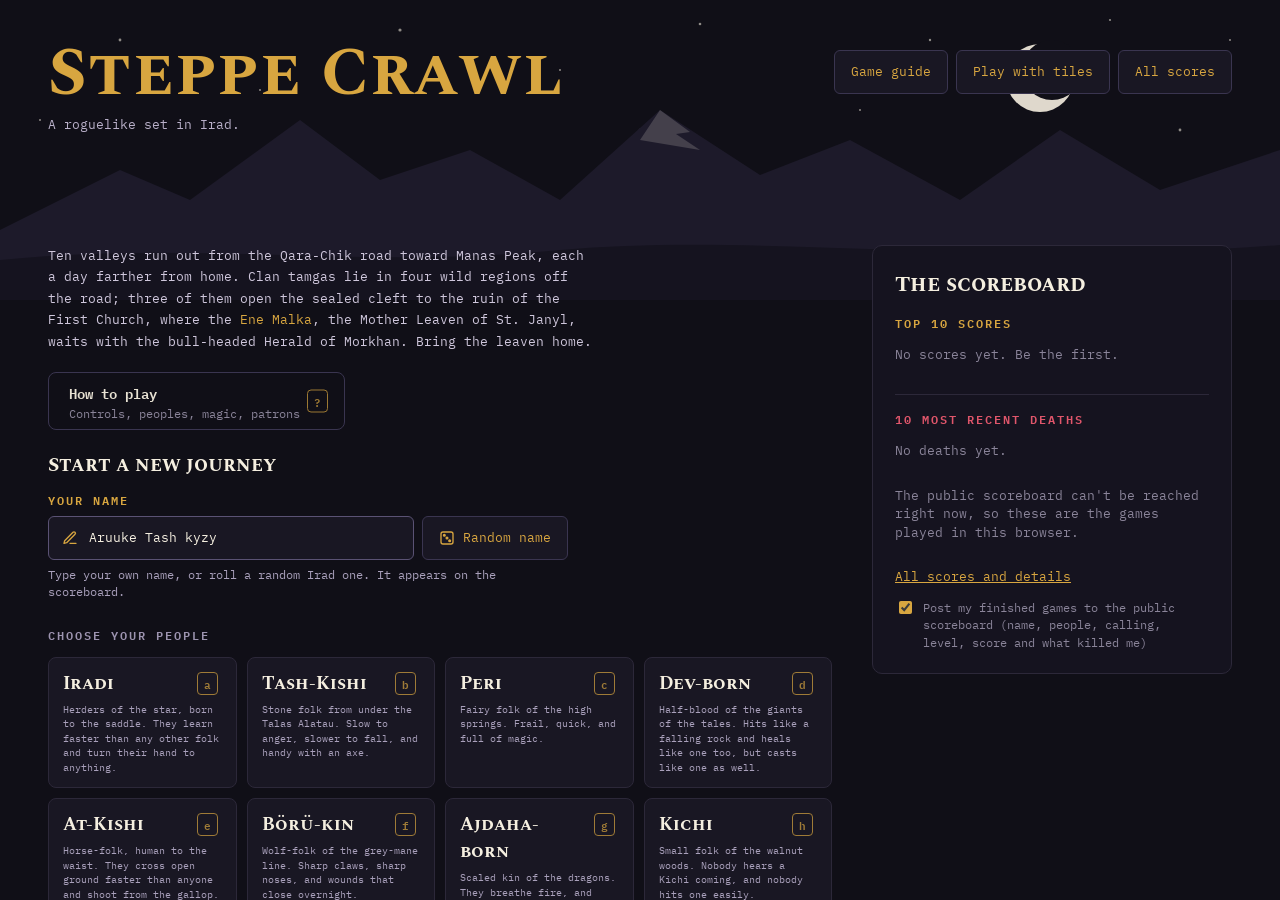
==== ascii.html @ c9f8cb88 "Initial mirror import" ====
<!doctype html>
<html lang="en">
<head>
<meta charset="utf-8">
<meta name="viewport" content="width=device-width, initial-scale=1, viewport-fit=cover">
<title>Steppe Crawl (ASCII), a roguelike set in Irad</title>
<meta name="description" content="Steppe Crawl is a roguelike set in Irad. Ride out through ten valleys of the steppe, gather the clan tamgas, and bring the Ene Malka home. Free to play in your browser.">
<meta name="robots" content="index, follow">
<meta name="theme-color" content="#100f17">
<link rel="canonical" href="https://steppecrawl.online/ascii.html">
<link rel="icon" type="image/png" href="favicon.png">
<link rel="apple-touch-icon" href="favicon.png">
<meta property="og:type" content="website">
<meta property="og:site_name" content="Steppe Crawl">
<meta property="og:locale" content="en_US">
<meta property="og:url" content="https://steppecrawl.online/ascii.html">
<meta property="og:title" content="Steppe Crawl (ASCII), a roguelike set in Irad">
<meta property="og:description" content="Steppe Crawl is a roguelike set in Irad. Ride out through ten valleys of the steppe, gather the clan tamgas, and bring the Ene Malka home. Free to play in your browser.">
<meta property="og:image" content="https://steppecrawl.online/og-image.png">
<meta property="og:image:type" content="image/png">
<meta property="og:image:width" content="1200">
<meta property="og:image:height" content="630">
<meta property="og:image:alt" content="Steppe Crawl: a roguelike set in Irad. Pixel-art balbal, horse, eagle, tulpar, juniper, snow leopard, the Ene Malka and a clan tamga under a night sky.">
<meta name="twitter:card" content="summary_large_image">
<meta name="twitter:title" content="Steppe Crawl (ASCII), a roguelike set in Irad">
<meta name="twitter:description" content="Steppe Crawl is a roguelike set in Irad. Ride out through ten valleys of the steppe, gather the clan tamgas, and bring the Ene Malka home. Free to play in your browser.">
<meta name="twitter:image" content="https://steppecrawl.online/og-image.png">
<meta name="twitter:image:alt" content="Steppe Crawl: a roguelike set in Irad. Pixel-art balbal, horse, eagle, tulpar, juniper, snow leopard, the Ene Malka and a clan tamga under a night sky.">

<link rel="preconnect" href="https://fonts.googleapis.com">
<link rel="stylesheet" href="https://fonts.googleapis.com/css2?family=IBM+Plex+Mono:wght@400;600;700&family=Spectral+SC:wght@500;700&display=swap">
<link rel="stylesheet" href="css/style.css">
<script>window.goatcounter=new Object();goatcounter.path=p=>location.host+p;</script>
<script data-goatcounter="https://irad.goatcounter.com/count" async src="//gc.zgo.at/count.js"></script>
<!-- Google tag (gtag.js) -->
<script async src="https://www.googletagmanager.com/gtag/js?id=G-X7L1VFMN0Y"></script>
<script>
  window.dataLayer = window.dataLayer || [];
  function gtag(){dataLayer.push(arguments);}
  gtag('js', new Date());

  gtag('config', 'G-X7L1VFMN0Y');
</script>
</head>
<body>
<div id="app">
  <div id="mapwrap"><canvas id="map" aria-label="Map"></canvas><div id="lookbox" hidden></div></div>
  <aside id="side" aria-live="polite"></aside>
  <div id="log" aria-live="polite"></div>
  <div id="bar">
    <div id="pad">
      <button data-k="y" aria-label="Move up-left">↖</button><button data-k="k" aria-label="Move up">↑</button><button data-k="u" aria-label="Move up-right">↗</button>
      <button data-k="h" aria-label="Move left">←</button><button data-k="s" aria-label="Wait">·</button><button data-k="l" aria-label="Move right">→</button>
      <button data-k="b" aria-label="Move down-left">↙</button><button data-k="j" aria-label="Move down">↓</button><button data-k="n" aria-label="Move down-right">↘</button>
    </div>
    <button data-k="o"><kbd>o</kbd>Explore</button>
    <button data-k="Tab"><kbd>Tab</kbd>Fight</button>
    <button data-k="5"><kbd>5</kbd>Rest</button>
    <button data-k="g"><kbd>g</kbd>Pick up</button>
    <button data-k="i"><kbd>i</kbd>Pack</button>
    <button data-k="z"><kbd>z</kbd>Cast</button>
    <button data-k="f"><kbd>f</kbd>Fire</button>
    <button data-k="a"><kbd>a</kbd>Ability</button>
    <button data-k="m"><kbd>m</kbd>Skills</button>
    <button data-k=">"><kbd>&gt;</kbd>Onward</button>
    <button data-k="<"><kbd>&lt;</kbd>Back</button>
    <button data-k="More"><kbd>…</kbd>More</button>
    <button data-k="?"><kbd>?</kbd>Guide</button>
  </div>
  <div id="tbar" hidden>
    <button data-k="Enter"><kbd>Enter</kbd>Confirm</button>
    <button data-k="Tab"><kbd>Tab</kbd>Next target</button>
    <button data-k="Escape"><kbd>Esc</kbd>Cancel</button>
  </div>
</div>
<div id="ov" hidden></div>
<script src="js/config.js"></script>
<script src="js/util.js"></script>
<script src="js/data/skills.js"></script>
<script src="js/data/species.js"></script>
<script src="js/data/items.js"></script>
<script src="js/data/monsters.js"></script>
<script src="js/data/spells.js"></script>
<script src="js/data/gods.js"></script>
<script src="js/data/world.js"></script>
<script src="js/fov.js"></script>
<script src="js/levelgen.js"></script>
<script src="js/player.js"></script>
<script src="js/items.js"></script>
<script src="js/combat.js"></script>
<script src="js/monsters.js"></script>
<script src="js/magic.js"></script>
<script src="js/religion.js"></script>
<script src="js/world.js"></script>
<script src="js/ui.js"></script>
<script src="js/input.js"></script>
<script src="js/guide.js"></script>
<script src="js/namefilter.js"></script>
<script src="js/scores.js"></script>
<script src="js/main.js"></script>
</body>
</html>
---- css/style.css ----
/* Layout: console map on the left, felt status panel on the right, message log and command bar beneath.
   Single dark look: a night on the steppe. */
:root {
  --bg: #100f17; --panel: #191723; --line: #2c2839; --fg: #e8e2d3; --dim: #8a8499;
  --milk: #f5efe0; --crimson: #c4283f; --gold: #d8a640; --sky: #6f93d8; --grass: #86a95a;
  --mono: 'IBM Plex Mono', ui-monospace, Consolas, 'DejaVu Sans Mono', monospace;
  --disp: 'Spectral SC', Georgia, 'Times New Roman', serif;
  color-scheme: dark;
}
* { box-sizing: border-box; }
html, body { height: 100%; }
body { margin: 0; background: var(--bg); color: var(--fg); font: 13px/1.45 var(--mono); overflow: hidden; }
[hidden] { display: none !important; }
#app { height: 100%; padding-inline: 16px; padding-block: 10px; display: grid;
  grid-template-columns: minmax(0, 1fr) 290px; grid-template-rows: minmax(0, 1fr) auto auto; gap: 8px 14px; }
#mapwrap { grid-column: 1; grid-row: 1; position: relative; min-width: 0; min-height: 0; border: 1px solid var(--line); background: #0a0910; }
#map { position: absolute; inset: 0; width: 100%; height: 100%; display: block; cursor: crosshair; }
#lookbox { position: absolute; left: 0; right: 0; bottom: 0; background: rgba(16, 15, 23, .94); border-top: 1px solid var(--line); padding: 6px 10px; font-size: 12px; }
#side { grid-column: 2; grid-row: 1 / span 2; min-width: 0; overflow: auto; background: var(--panel); border: 1px solid var(--line); padding: 10px 12px; display: flex; flex-direction: column; gap: 8px; }
#log { grid-column: 1; grid-row: 2; min-width: 0; height: 9.4em; overflow: hidden; display: flex; flex-direction: column; justify-content: flex-end; }
#log div { white-space: pre-wrap; }
#log .old { opacity: .55; }
#bar, #tbar { grid-column: 1 / span 2; grid-row: 3; display: flex; flex-wrap: wrap; gap: 6px; align-items: center; }
#tbar { background: var(--bg); }
button { font: inherit; background: #221f2e; color: var(--fg); border: 1px solid var(--line); padding: 5px 9px; border-radius: 3px; cursor: pointer; }
button:hover { border-color: var(--gold); }
button:focus-visible, input:focus-visible, .opt:focus-visible { outline: 2px solid var(--gold); outline-offset: 1px; }
button kbd { color: var(--gold); font: inherit; margin-right: 4px; }
#pad { display: none; grid-template-columns: repeat(3, 40px); gap: 4px; }
#pad button { padding: 6px 0; }
.who { font-family: var(--disp); font-size: 17px; line-height: 1.15; color: var(--milk); }
.sub { color: var(--dim); }
.meter { display: grid; grid-template-columns: 2.4em 1fr 6.4em; align-items: center; gap: 6px; font-variant-numeric: tabular-nums; }
.meter i { display: block; height: 8px; background: #2a2636; position: relative; }
.meter i b { position: absolute; inset: 0 auto 0 0; background: var(--grass); }
.meter.mp i b { background: var(--sky); }
.kv { display: grid; grid-template-columns: repeat(3, 1fr); gap: 2px 8px; font-variant-numeric: tabular-nums; }
.kv span { color: var(--dim); }
.place { color: var(--gold); }
.eqline { color: var(--dim); overflow: hidden; text-overflow: ellipsis; white-space: nowrap; }
.eqline em { font-style: normal; color: var(--fg); }
.status { display: flex; flex-wrap: wrap; gap: 4px; }
.status b { font-weight: 600; font-size: 12px; padding: 0 5px; border: 1px solid currentColor; border-radius: 2px; }
.mons { display: flex; flex-direction: column; gap: 1px; border-top: 1px solid var(--line); padding-top: 6px; }
.mons div { white-space: nowrap; overflow: hidden; text-overflow: ellipsis; }
.mons .g { display: inline-block; width: 1.3em; font-weight: 600; }
h3 { margin: 10px 0 3px; font: 600 11px var(--mono); letter-spacing: .12em; text-transform: uppercase; color: var(--dim); }
#ov { position: fixed; inset: 0; display: flex; align-items: flex-start; justify-content: center; padding: 18px 12px; overflow: auto; background: rgba(10, 9, 16, .8); z-index: 5; }
.card { background: var(--panel); border: 1px solid var(--line); max-width: 640px; width: 100%; padding: 16px 18px; }
.card.wide { max-width: 860px; }
.card h2 { font: 700 21px/1.15 var(--disp); color: var(--milk); margin: 0 0 6px; text-wrap: balance; }
.card p, .mtext { margin: .4em 0; max-width: 78ch; }
.mtext { margin-bottom: 8px; }
.opts { display: flex; flex-direction: column; }
.opt { display: grid; grid-template-columns: 2.4em minmax(0, 1fr); gap: 6px; padding: 3px 6px; cursor: pointer; border-radius: 2px; }
.opt:hover { background: #262235; }
.opt .k { color: var(--gold); }
.opt small { display: block; color: var(--dim); }
.opt.off { opacity: .45; cursor: default; }
.sk { display: inline-block; width: 13em; }
.num { display: inline-block; min-width: 4em; font-variant-numeric: tabular-nums; }
.apt { display: inline-block; width: 2.5em; color: var(--dim); }
.apt.pos { color: #7cdc8c; } .apt.neg { color: #e58aa8; }
.title { font: 700 40px/1 var(--disp); color: var(--milk); letter-spacing: .02em; }
.star, .gold { color: var(--gold); }
.dim { color: var(--dim); }
.row { display: flex; gap: 8px; flex-wrap: wrap; align-items: center; margin: .6em 0; }
input[type=text] { font: inherit; background: #0f0e15; color: var(--fg); border: 1px solid var(--line); padding: 5px 8px; min-width: 0; width: 16em; }
textarea { width: 100%; margin-top: 8px; font: 12px/1.35 var(--mono); background: #0f0e15; color: var(--fg); border: 1px solid var(--line); padding: 6px; resize: vertical; }
.cols { display: grid; grid-template-columns: 1fr 1fr; gap: 4px 22px; }
.cols > * { min-width: 0; }
.hist { max-height: 60vh; overflow: auto; }
@media (max-width: 760px) {
  #app { grid-template-columns: minmax(0, 1fr); grid-template-rows: minmax(180px, 1fr) auto auto auto; gap: 6px; padding-block: 6px; }
  #side { grid-column: 1; grid-row: 2; flex-direction: row; flex-wrap: wrap; gap: 4px 12px; padding: 6px 8px; max-height: 9.5em; }
  #side > * { flex: 1 1 210px; }
  #side .mons, #side .eqblock { display: none; }
  #log { grid-column: 1; grid-row: 3; height: 4.6em; font-size: 12px; }
  #bar, #tbar { grid-column: 1; grid-row: 4; }
  #pad { display: grid; }
  .cols { grid-template-columns: 1fr; }
  .title { font-size: 30px; }
  .sk { width: 9.5em; }
}
@media (prefers-reduced-motion: reduce) { * { transition: none !important; } }

/* guide */
.guide { max-width: 78ch; }
.guide p, .guide li { line-height: 1.55; }
.guide ul, .guide ol { padding-left: 1.3em; margin: .4em 0; display: flex; flex-direction: column; gap: 3px; }
.guide h3 { margin-top: 14px; }
.gtable { overflow-x: auto; margin: 6px 0 10px; }
.gtable table { border-collapse: collapse; width: 100%; font-size: 12px; }
.gtable th { text-align: left; color: var(--dim); font-weight: 600; border-bottom: 1px solid var(--line); padding: 4px 8px 4px 0; }
.gtable td { border-bottom: 1px solid #221f2e; padding: 5px 8px 5px 0; vertical-align: top; }
.gtable td small { display: block; }
.guide a, .gpage a { color: var(--gold); }
.titlelinks { margin: .2em 0 .6em; }
.titlelinks a { color: var(--gold); font-weight: 600; }

/* scoreboard */
#ov { flex-direction: column; align-items: center; justify-content: flex-start; gap: 12px; }
.scorecard .schead { display: flex; flex-wrap: wrap; align-items: baseline; justify-content: space-between; gap: 4px 16px; }
.scorecard .schead a, .share a { color: var(--gold); }
.sclist { margin: 4px 0 0; padding-left: 1.6em; display: flex; flex-direction: column; gap: 4px; font-variant-numeric: tabular-nums; }
.sclist li { line-height: 1.3; }
.sclist .scn { color: var(--milk); font-weight: 600; }
.sclist .scs { color: var(--gold); float: right; }
.sclist small { display: block; color: var(--dim); }
.share { display: flex; gap: 8px; align-items: flex-start; margin-top: 10px; color: var(--dim); font-size: 12px; cursor: pointer; }
.share input { margin-top: 2px; accent-color: var(--gold); }
.nameerr { color: #ff8a8a; margin: -.2em 0 .6em; font-size: 12px; }
input[type=text].bad { border-color: #e55a5a; }

/* home screen (night camp) */
#ov:has(> .home) { background: var(--bg); padding: 0; }
.home { position: relative; width: 100%; max-width: 1280px; min-height: 100%; padding: 40px 48px 32px; }
.sky { position: absolute; left: 0; top: 0; width: 100%; height: 300px; pointer-events: none; }
.hhead, .hbody { position: relative; }
.hhead { display: flex; flex-wrap: wrap; justify-content: space-between; align-items: flex-start; gap: 12px 24px; }
.home .title { margin: 0; font-size: 68px; color: var(--gold); }
.hsub { margin: 8px 0 0; color: #b9b0c9; }
.hlinks { display: flex; flex-wrap: wrap; gap: 8px; padding-top: 10px; }
.hlinks a { display: inline-flex; align-items: center; min-height: 44px; padding: 0 16px; border: 1px solid #3a3550; border-radius: 6px; background: var(--panel); color: var(--gold); text-decoration: none; }
.hlinks a:hover, .hall:hover { color: #f0c463; }
.hbody { display: grid; grid-template-columns: minmax(0, 1fr) 360px; gap: 40px; margin-top: 110px; }
.hmain { display: flex; flex-direction: column; gap: 20px; min-width: 0; }
.quest { margin: 0; max-width: 68ch; line-height: 1.65; color: #cfc7dc; }
.hacts { display: flex; flex-wrap: wrap; gap: 12px; }
.hbtn { position: relative; display: flex; flex-direction: column; align-items: flex-start; justify-content: center; gap: 2px; min-height: 56px; padding: 8px 44px 8px 20px; border: 1px solid #3a3550; border-radius: 8px; background: transparent; color: var(--fg); font: 600 14px var(--mono); text-align: left; cursor: pointer; }
.hbtn small { font-weight: 400; font-size: 12px; color: var(--dim); }
.hbtn:hover { background: #1f1c2c; }
.hbtn.main { background: var(--gold); border-color: var(--gold); color: #15131f; }
.hbtn.main small { color: #4a3a18; }
.hbtn.main:hover { background: #e6b752; }
.home kbd { font: 600 11px var(--mono); padding: 1px 6px; border: 1px solid currentColor; border-radius: 4px; opacity: .7; }
.hbtn kbd { position: absolute; right: 12px; top: 50%; transform: translateY(-50%); }
.hname { display: flex; flex-direction: column; gap: 6px; max-width: 520px; }
.hname .hjour { margin: 0 0 4px; font: 700 20px var(--disp); color: var(--milk); }
.hname .nmlabel { font: 600 12px var(--mono); letter-spacing: 2px; text-transform: uppercase; color: var(--gold); }
.hname .row { margin: 0; flex-wrap: nowrap; }
.nmwrap { flex: 1; min-width: 0; position: relative; display: flex; align-items: center; }
.nmwrap svg { position: absolute; left: 14px; color: var(--gold); pointer-events: none; }
.hname input[type=text] { flex: 1; width: auto; min-width: 0; min-height: 44px; padding: 0 14px 0 40px; border-color: #5a5274; border-radius: 6px; background: var(--panel); color: var(--milk); }
.hname input[type=text]:hover { border-color: var(--gold); }
.nmhint { margin: 0; font-size: 12px; color: #a9a0bb; }
.hname button { display: inline-flex; align-items: center; gap: 8px; white-space: nowrap; min-height: 44px; padding: 0 16px; border: 1px solid #3a3550; border-radius: 6px; background: var(--panel); color: var(--gold); font: inherit; cursor: pointer; }
.hname .nameerr { margin: 0; }
.hkick { margin: 4px 0 -8px; font: 600 12px var(--mono); letter-spacing: 2px; text-transform: uppercase; color: #9d94b0; }
.pgrid { display: grid; grid-template-columns: repeat(4, minmax(0, 1fr)); gap: 10px; }
.pcard { display: flex; flex-direction: column; gap: 6px; min-height: 112px; padding: 12px 14px; border: 1px solid var(--line); border-radius: 8px; background: var(--panel); color: var(--fg); font: 12px/1.45 var(--mono); text-align: left; cursor: pointer; }
.pcard:hover { border-color: var(--gold); background: #1f1c2c; }
.pcard .pn { display: flex; justify-content: space-between; align-items: baseline; gap: 6px; width: 100%; font: 700 18px var(--disp); color: var(--milk); }
.pcard .pn kbd { color: var(--gold); }
.pcard small { color: #a9a0bb; }
.hnote { margin: 0; font-size: 12px; }
.home .scorecard { align-self: start; display: flex; flex-direction: column; gap: 12px; padding: 22px; border: 1px solid var(--line); border-radius: 10px; background: #15131f; }
.home .scorecard h2 { margin: 0; font: 700 22px var(--disp); color: var(--milk); }
.home #sclists .cols { grid-template-columns: 1fr; gap: 16px; }
.home #sclists h3 { margin: 0 0 4px; font: 600 12px var(--mono); letter-spacing: 2px; text-transform: uppercase; color: var(--gold); }
.home #sclists .cols > div + div h3 { color: #e0566b; }
.home #sclists .cols > div + div { border-top: 1px solid var(--line); padding-top: 14px; }
.hall { color: var(--gold); font-size: 13px; }
.home .share { margin-top: 0; }
@media (max-width: 980px) {
  .hbody { grid-template-columns: minmax(0, 1fr); margin-top: 70px; }
  .pgrid { grid-template-columns: repeat(2, minmax(0, 1fr)); }
}
@media (max-width: 760px) {
  .home { padding: 24px 16px; }
  .home .title { font-size: 44px; }
  .hbody { margin-top: 40px; }
}
@media (max-width: 420px) { .pgrid { grid-template-columns: minmax(0, 1fr); } }

/* guide and scores pages (night camp, like the home screen) */
body.page { position: relative; height: auto; min-height: 100%; overflow: auto; }
body.page > .sky { position: absolute; left: 0; top: 0; width: 100%; height: 300px; pointer-events: none; }
.gpage { position: relative; max-width: 1180px; margin: 0 auto; padding: 40px 48px 64px; }
.gpage .hhead { margin-bottom: 110px; }
.gpage .title { margin: 0; font-size: 56px; color: var(--gold); }
.hlinks a.primary { background: var(--gold); border-color: var(--gold); color: #15131f; font-weight: 600; }
.hlinks a.primary:hover { background: #e6b752; color: #15131f; }
.hlinks a[aria-current] { border-color: var(--gold); }
.pcard2 { padding: 22px 24px; border: 1px solid var(--line); border-radius: 10px; background: #15131f; }
.pcard2 h2 { font: 700 24px/1.2 var(--disp); color: var(--milk); margin: 0 0 10px; }
.kick { margin: 0 0 6px; font: 600 12px var(--mono); letter-spacing: 2px; text-transform: uppercase; color: var(--gold); }
.kick.red { color: #e0566b; }
.pnote { margin-top: 28px; color: var(--dim); }
/* guide */
.glayout { display: grid; grid-template-columns: 220px minmax(0, 1fr); gap: 32px; align-items: start; }
.gtoc { position: sticky; top: 16px; display: flex; flex-direction: column; gap: 2px; padding: 14px; border: 1px solid var(--line); border-radius: 10px; background: #15131f; }
.gtoc a { display: block; padding: 6px 10px; border-radius: 6px; color: var(--fg); text-decoration: none; }
.gtoc a:hover { background: #1f1c2c; color: var(--gold); }
.gchapters { display: flex; flex-direction: column; gap: 20px; min-width: 0; }
.gchapters section { scroll-margin-top: 16px; }
.gchapters .guide { max-width: none; }
.gchapters .guide p, .gchapters .guide li { color: #cfc7dc; }
/* scores */
.slayout { display: flex; flex-direction: column; gap: 20px; }
.pstatus { margin: -8px 0 0; color: #b9b0c9; }
.gtable .nr { text-align: right; font-variant-numeric: tabular-nums; }
.gtable td.rank { color: var(--gold); font-weight: 600; }
.gtable td.nm { color: var(--milk); font-weight: 600; }
.gtable tbody tr:hover td { background: #1b1927; }
.mine td.nm::after { content: ' (you)'; color: var(--dim); font-weight: 400; }
@media (max-width: 860px) {
  .gpage { padding: 24px 16px 48px; }
  .gpage .title { font-size: 40px; }
  .gpage .hhead { margin-bottom: 56px; }
  .glayout { grid-template-columns: minmax(0, 1fr); }
  .gtoc { position: static; flex-direction: row; flex-wrap: wrap; gap: 6px; }
  .gtoc a { border: 1px solid var(--line); }
  .pcard2 { padding: 18px 16px; }
}

/* share box on the death and victory screens */
.sharecard { margin-top: 12px; padding: 12px 14px; border: 1px solid #5a4a24; border-radius: 8px; background: #1c1a14; }
.sharecard h3 { margin: 0 0 6px; color: var(--gold); }
.sharebox { margin-top: 0; font-size: 13px; color: var(--milk); background: transparent; border: 0; padding: 0; resize: none; }
.sharenote { margin: 4px 0 0; min-height: 1em; font-size: 12px; color: #7cdc8c; }
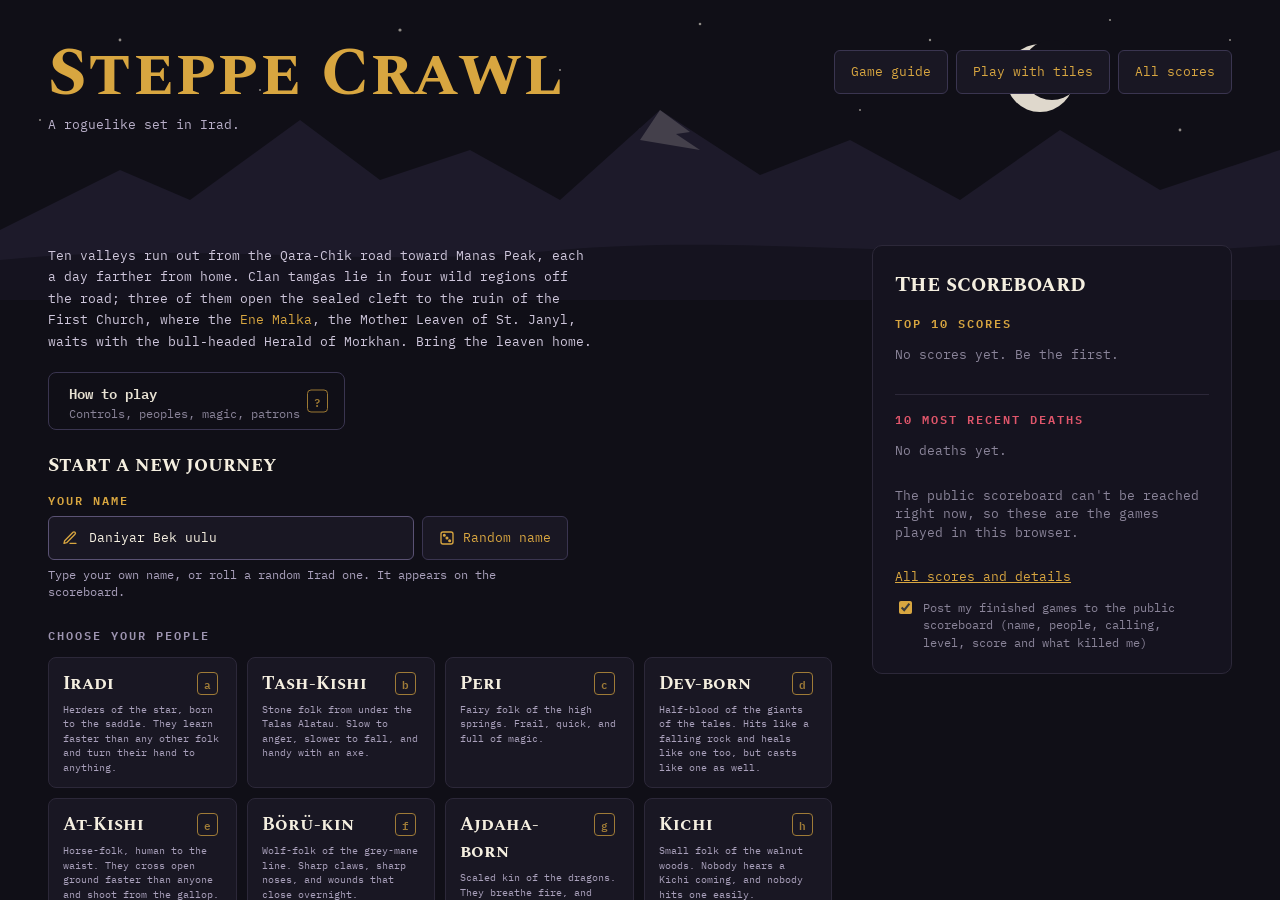
==== commit a2e19893: "Mirror sync" ====
--- a/ascii.html
+++ b/ascii.html
@@ -39,7 +39,7 @@
   function gtag(){dataLayer.push(arguments);}
   gtag('js', new Date());
 
-  gtag('config', 'G-X7L1VFMN0Y');
+  gtag('config', 'G-X7L1VFMN0Y'); gtag('config', 'G-QTS2XFLJD7');
 </script>
 </head>
 <body>
